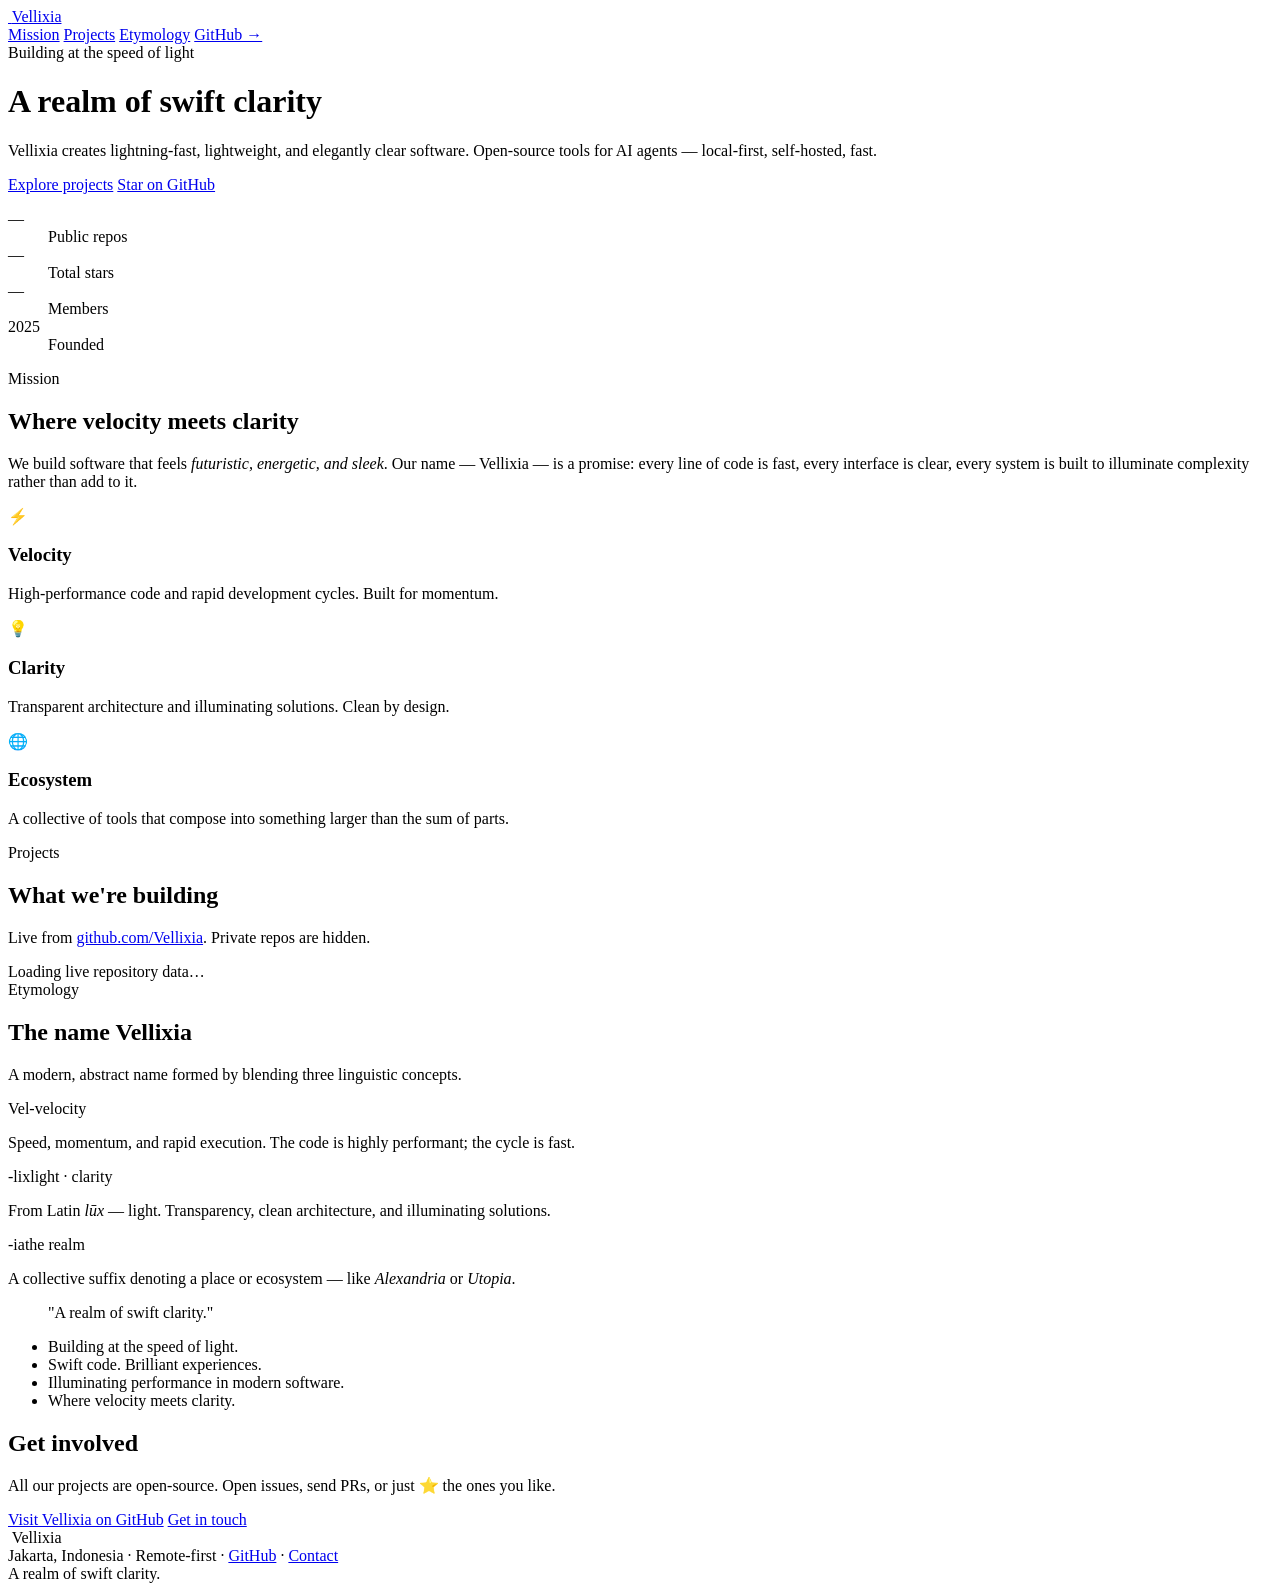
==== index.html @ d8a1c634 "feat(site): add index.html" ====
<!DOCTYPE html>
<html lang="en">
<head>
  <meta charset="UTF-8" />
  <meta name="viewport" content="width=device-width, initial-scale=1.0" />
  <meta name="theme-color" content="#0a0a0f" />

  <title>Vellixia — A realm of swift clarity</title>
  <meta name="description" content="Vellixia is a realm of swift clarity. Open-source tools for AI agents — local-first, self-hosted, fast." />

  <!-- Open Graph -->
  <meta property="og:type" content="website" />
  <meta property="og:title" content="Vellixia — A realm of swift clarity" />
  <meta property="og:description" content="Open-source tools for AI agents — local-first, self-hosted, fast. Building at the speed of light." />
  <meta property="og:image" content="https://github.com/Vellixia.png?v=1" />
  <meta property="og:url" content="https://vellixia.github.io/" />
  <meta name="twitter:card" content="summary_large_image" />

  <!-- Dynamic favicon: pulls current GitHub org avatar. Replace on github.com/settings/organizations -->
  <link rel="icon" type="image/png" href="https://github.com/Vellixia.png?v=1" />

  <link rel="stylesheet" href="./styles.css" />
</head>
<body>
  <div class="bg-grid"></div>

  <header class="hero">
    <nav class="nav">
      <a href="#top" class="brand" aria-label="Vellixia home">
        <img src="https://github.com/Vellixia.png?v=1" alt="" class="brand-mark" id="brandAvatar" />
        <span class="brand-name">Vellixia</span>
      </a>
      <div class="nav-links">
        <a href="#mission">Mission</a>
        <a href="#projects">Projects</a>
        <a href="#etymology">Etymology</a>
        <a href="https://github.com/Vellixia" rel="noopener" target="_blank">GitHub →</a>
      </div>
    </nav>

    <div class="hero-content" id="top">
      <div class="badge">
        <span class="badge-dot"></span>
        Building at the speed of light
      </div>
      <h1 class="hero-title">
        A realm of
        <span class="grad">swift clarity</span>
      </h1>
      <p class="hero-sub">
        Vellixia creates lightning-fast, lightweight, and elegantly clear software.
        Open-source tools for AI agents — local-first, self-hosted, fast.
      </p>
      <div class="hero-cta">
        <a href="#projects" class="btn btn-primary">Explore projects</a>
        <a href="https://github.com/Vellixia" rel="noopener" target="_blank" class="btn btn-ghost">Star on GitHub</a>
      </div>

      <dl class="stats" aria-label="Organization statistics">
        <div class="stat"><dt id="statRepos">—</dt><dd>Public repos</dd></div>
        <div class="stat"><dt id="statStars">—</dt><dd>Total stars</dd></div>
        <div class="stat"><dt id="statMembers">—</dt><dd>Members</dd></div>
        <div class="stat"><dt>2025</dt><dd>Founded</dd></div>
      </dl>
    </div>
  </header>

  <main>
    <section class="section" id="mission">
      <div class="section-label">Mission</div>
      <h2 class="section-title">Where velocity meets clarity</h2>
      <p class="section-lead">
        We build software that feels <em>futuristic, energetic, and sleek</em>.
        Our name — Vellixia — is a promise: every line of code is fast, every
        interface is clear, every system is built to illuminate complexity rather
        than add to it.
      </p>

      <div class="pillars">
        <article class="pillar">
          <div class="pillar-icon">⚡</div>
          <h3>Velocity</h3>
          <p>High-performance code and rapid development cycles. Built for momentum.</p>
        </article>
        <article class="pillar">
          <div class="pillar-icon">💡</div>
          <h3>Clarity</h3>
          <p>Transparent architecture and illuminating solutions. Clean by design.</p>
        </article>
        <article class="pillar">
          <div class="pillar-icon">🌐</div>
          <h3>Ecosystem</h3>
          <p>A collective of tools that compose into something larger than the sum of parts.</p>
        </article>
      </div>
    </section>

    <section class="section" id="projects">
      <div class="section-label">Projects</div>
      <h2 class="section-title">What we're building</h2>
      <p class="section-lead">Live from <a href="https://github.com/orgs/Vellixia/repositories" rel="noopener" target="_blank">github.com/Vellixia</a>. Private repos are hidden.</p>

      <div class="projects-grid" id="projectsGrid">
        <div class="project-loading">Loading live repository data…</div>
      </div>
    </section>

    <section class="section" id="etymology">
      <div class="section-label">Etymology</div>
      <h2 class="section-title">The name Vellixia</h2>
      <p class="section-lead">
        A modern, abstract name formed by blending three linguistic concepts.
      </p>

      <div class="etymology">
        <div class="etym">
          <div class="etym-head"><span class="etym-prefix">Vel-</span><span class="etym-root">velocity</span></div>
          <p>Speed, momentum, and rapid execution. The code is highly performant; the cycle is fast.</p>
        </div>
        <div class="etym">
          <div class="etym-head"><span class="etym-prefix">-lix</span><span class="etym-root">light · clarity</span></div>
          <p>From Latin <em>lūx</em> — light. Transparency, clean architecture, and illuminating solutions.</p>
        </div>
        <div class="etym">
          <div class="etym-head"><span class="etym-prefix">-ia</span><span class="etym-root">the realm</span></div>
          <p>A collective suffix denoting a place or ecosystem — like <em>Alexandria</em> or <em>Utopia</em>.</p>
        </div>
      </div>

      <blockquote class="motto">
        <p>"A realm of swift clarity."</p>
      </blockquote>

      <ul class="mottos">
        <li>Building at the speed of light.</li>
        <li>Swift code. Brilliant experiences.</li>
        <li>Illuminating performance in modern software.</li>
        <li>Where velocity meets clarity.</li>
      </ul>
    </section>

    <section class="section cta-section">
      <h2 class="section-title">Get involved</h2>
      <p class="section-lead">
        All our projects are open-source. Open issues, send PRs, or just ⭐ the ones you like.
      </p>
      <div class="hero-cta">
        <a href="https://github.com/Vellixia" rel="noopener" target="_blank" class="btn btn-primary">Visit Vellixia on GitHub</a>
        <a href="mailto:andresholivin01@gmail.com" class="btn btn-ghost">Get in touch</a>
      </div>
    </section>
  </main>

  <footer class="footer">
    <div class="footer-inner">
      <div class="footer-brand">
        <img src="https://github.com/Vellixia.png?v=1" alt="" class="brand-mark small" />
        <span>Vellixia</span>
      </div>
      <div class="footer-meta">
        <span>Jakarta, Indonesia · Remote-first</span>
        <span>·</span>
        <a href="https://github.com/Vellixia" rel="noopener" target="_blank">GitHub</a>
        <span>·</span>
        <a href="mailto:andresholivin01@gmail.com">Contact</a>
      </div>
      <div class="footer-tag">A realm of swift clarity.</div>
    </div>
  </footer>

  <script src="./app.js"></script>
</body>
</html>
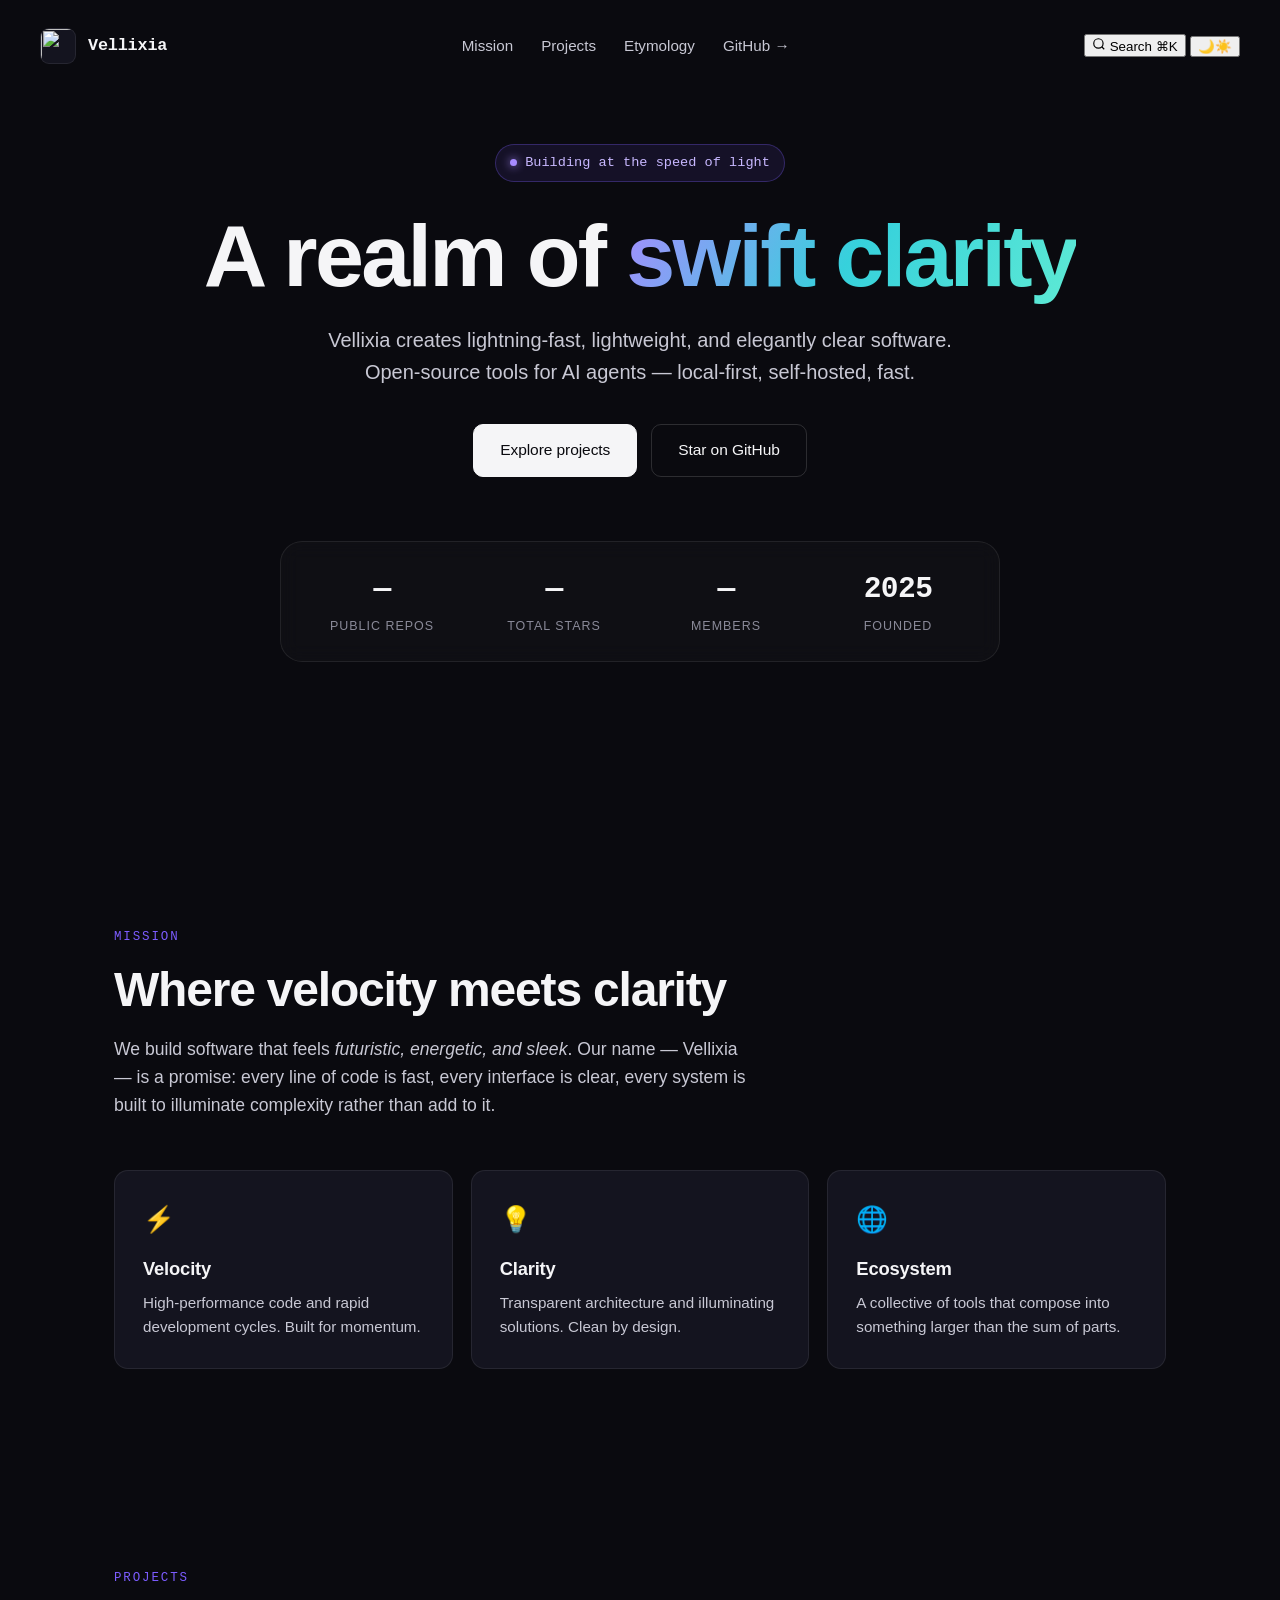
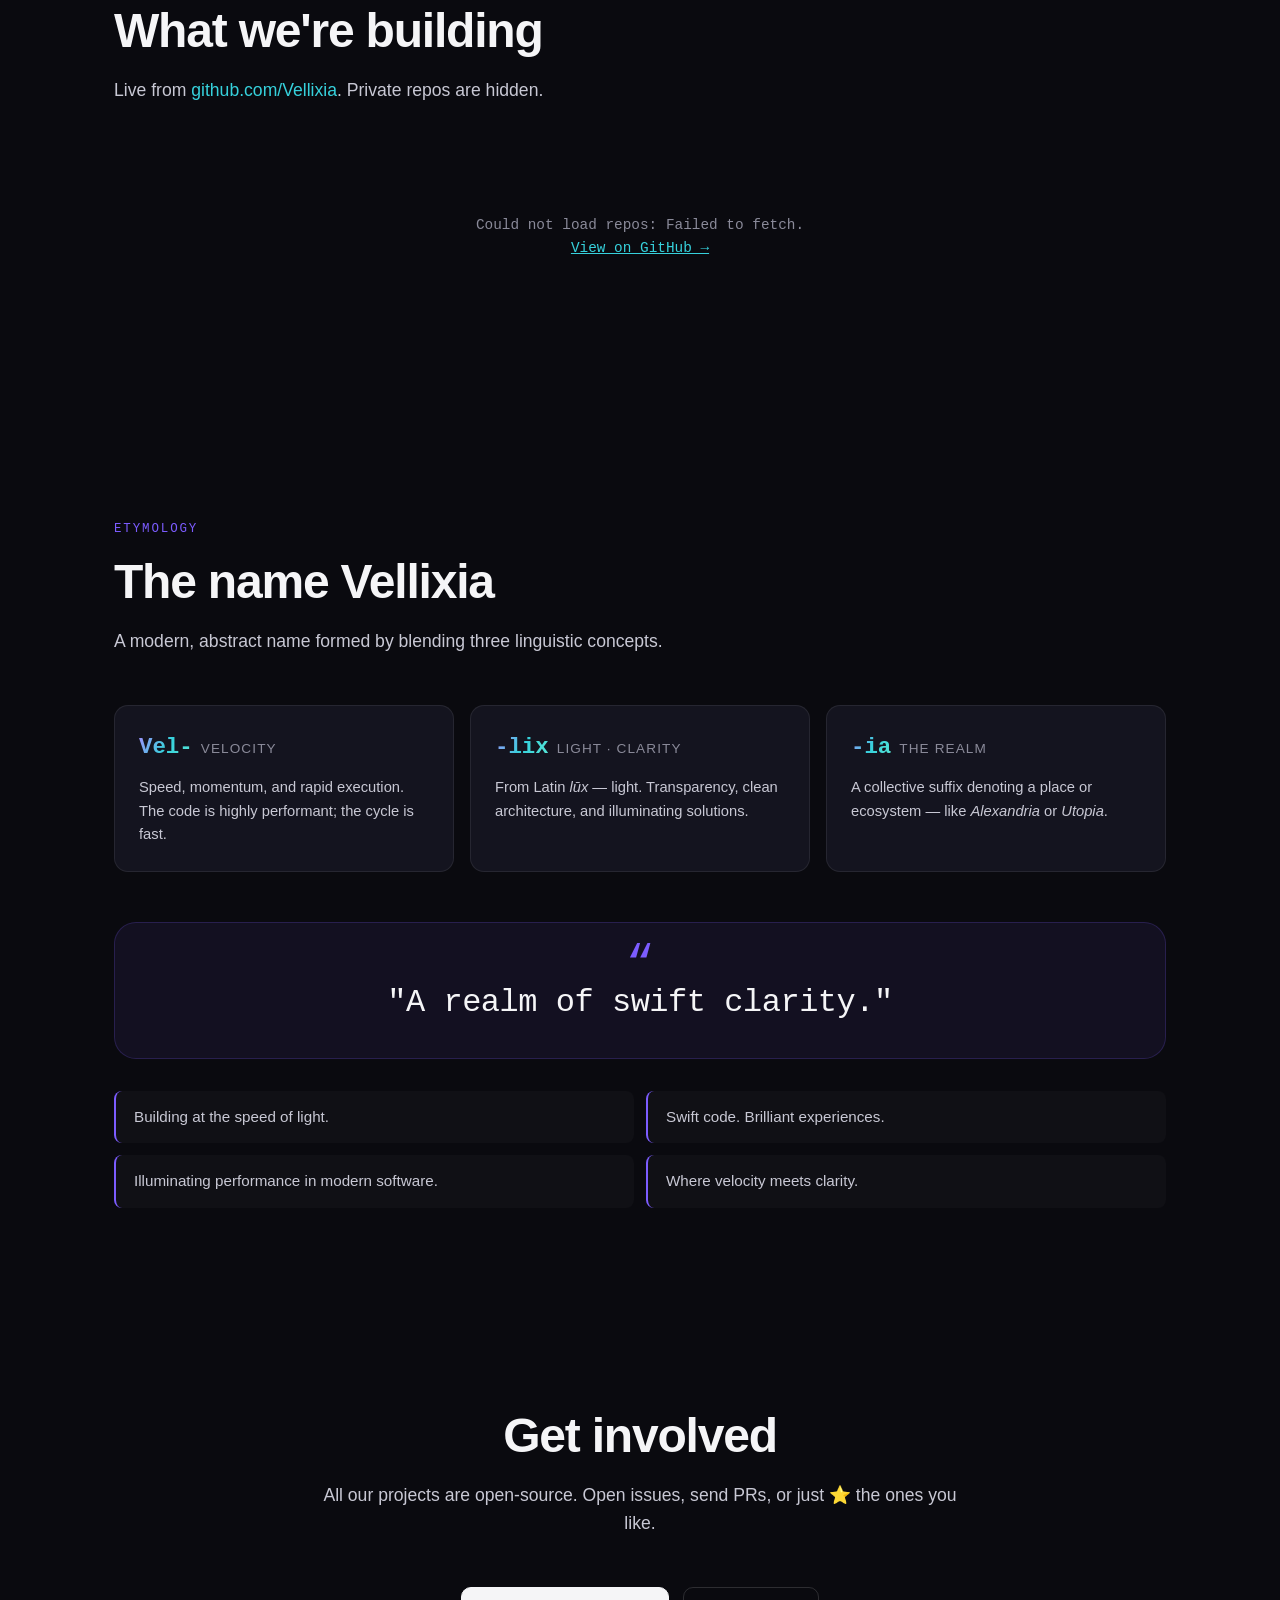
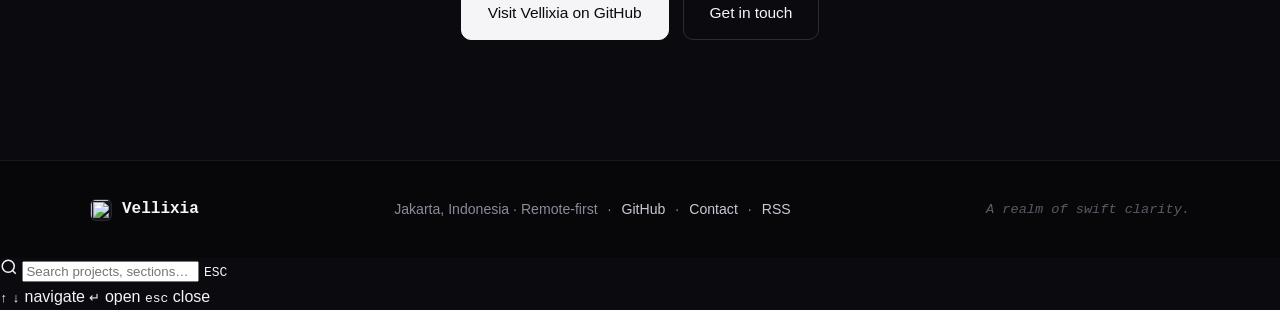
==== commit c0d4ab8d: "feat(site): SEO meta, JSON-LD, OG, theme toggle, search" ====
--- a/index.html
+++ b/index.html
@@ -3,21 +3,91 @@
 <head>
   <meta charset="UTF-8" />
   <meta name="viewport" content="width=device-width, initial-scale=1.0" />
-  <meta name="theme-color" content="#0a0a0f" />
+  <meta name="theme-color" content="#0a0a0f" media="(prefers-color-scheme: dark)" />
+  <meta name="theme-color" content="#fafafb" media="(prefers-color-scheme: light)" />
 
   <title>Vellixia — A realm of swift clarity</title>
   <meta name="description" content="Vellixia is a realm of swift clarity. Open-source tools for AI agents — local-first, self-hosted, fast." />
+  <meta name="author" content="Andres Holivin" />
+  <link rel="canonical" href="https://vellixia.github.io/" />
+
+  <!-- Prevent theme flash -->
+  <script>
+    (function () {
+      try {
+        var saved = localStorage.getItem("vx-theme");
+        var sysDark = window.matchMedia("(prefers-color-scheme: dark)").matches;
+        var theme = saved || (sysDark ? "dark" : "dark"); // default dark
+        document.documentElement.setAttribute("data-theme", theme);
+      } catch (e) {}
+    })();
+  </script>
+
+  <!-- Dynamic favicon (GitHub avatar; cache-busted) -->
+  <link rel="icon" type="image/png" href="https://github.com/Vellixia.png?v=1" />
 
   <!-- Open Graph -->
   <meta property="og:type" content="website" />
+  <meta property="og:site_name" content="Vellixia" />
   <meta property="og:title" content="Vellixia — A realm of swift clarity" />
   <meta property="og:description" content="Open-source tools for AI agents — local-first, self-hosted, fast. Building at the speed of light." />
-  <meta property="og:image" content="https://github.com/Vellixia.png?v=1" />
+  <meta property="og:image" content="https://vellixia.github.io/og.png" />
+  <meta property="og:image:width" content="1200" />
+  <meta property="og:image:height" content="630" />
+  <meta property="og:image:alt" content="Vellixia — A realm of swift clarity" />
   <meta property="og:url" content="https://vellixia.github.io/" />
+  <meta property="og:locale" content="en_US" />
+
+  <!-- Twitter Card -->
   <meta name="twitter:card" content="summary_large_image" />
-
-  <!-- Dynamic favicon: pulls current GitHub org avatar. Replace on github.com/settings/organizations -->
-  <link rel="icon" type="image/png" href="https://github.com/Vellixia.png?v=1" />
+  <meta name="twitter:title" content="Vellixia — A realm of swift clarity" />
+  <meta name="twitter:description" content="Open-source tools for AI agents — local-first, self-hosted, fast." />
+  <meta name="twitter:image" content="https://vellixia.github.io/og.png" />
+  <meta name="twitter:image:alt" content="Vellixia — A realm of swift clarity" />
+
+  <!-- PWA -->
+  <link rel="manifest" href="./manifest.json" />
+  <link rel="apple-touch-icon" href="./icon-192.png" />
+
+  <!-- RSS + Sitemap discovery -->
+  <link rel="alternate" type="application/rss+xml" title="Vellixia" href="./feed.xml" />
+  <link rel="sitemap" type="application/xml" href="./sitemap.xml" />
+
+  <!-- JSON-LD: Organization -->
+  <script type="application/ld+json">
+  {
+    "@context": "https://schema.org",
+    "@type": "Organization",
+    "name": "Vellixia",
+    "alternateName": "Vellixia — A realm of swift clarity",
+    "url": "https://vellixia.github.io/",
+    "logo": "https://github.com/Vellixia.png",
+    "description": "Open-source tools for AI agents — local-first, self-hosted, fast.",
+    "foundingDate": "2025",
+    "foundingLocation": "Jakarta, Indonesia",
+    "email": "andresholivin01@gmail.com",
+    "sameAs": [
+      "https://github.com/Vellixia"
+    ],
+    "knowsAbout": ["AI agents", "Local-first software", "Self-hosted systems", "Rust", "Open source"],
+    "member": [
+      { "@type": "Person", "name": "Andres Holivin", "url": "https://github.com/Andres-Holivin" }
+    ],
+    "subOrganization": []
+  }
+  </script>
+
+  <!-- JSON-LD: WebSite with SearchAction -->
+  <script type="application/ld+json">
+  {
+    "@context": "https://schema.org",
+    "@type": "WebSite",
+    "name": "Vellixia",
+    "url": "https://vellixia.github.io/",
+    "publisher": { "@type": "Organization", "name": "Vellixia" },
+    "inLanguage": "en-US"
+  }
+  </script>
 
   <link rel="stylesheet" href="./styles.css" />
 </head>
@@ -26,7 +96,7 @@
 
   <header class="hero">
     <nav class="nav">
-      <a href="#top" class="brand" aria-label="Vellixia home">
+      <a href="./" class="brand" aria-label="Vellixia home">
         <img src="https://github.com/Vellixia.png?v=1" alt="" class="brand-mark" id="brandAvatar" />
         <span class="brand-name">Vellixia</span>
       </a>
@@ -35,6 +105,15 @@
         <a href="#projects">Projects</a>
         <a href="#etymology">Etymology</a>
         <a href="https://github.com/Vellixia" rel="noopener" target="_blank">GitHub →</a>
+      </div>
+      <div class="nav-actions">
+        <button class="search-trigger" id="searchTrigger" type="button" aria-label="Search">
+          <svg width="14" height="14" viewBox="0 0 24 24" fill="none" stroke="currentColor" stroke-width="2"><circle cx="11" cy="11" r="8"/><path d="m21 21-4.3-4.3"/></svg>
+          Search <span class="search-kbd">⌘K</span>
+        </button>
+        <button class="theme-toggle" id="themeToggle" type="button" aria-label="Toggle theme">
+          <span class="moon">🌙</span><span class="sun">☀️</span>
+        </button>
       </div>
     </nav>
 
@@ -163,11 +242,30 @@
         <a href="https://github.com/Vellixia" rel="noopener" target="_blank">GitHub</a>
         <span>·</span>
         <a href="mailto:andresholivin01@gmail.com">Contact</a>
+        <span>·</span>
+        <a href="./feed.xml">RSS</a>
       </div>
       <div class="footer-tag">A realm of swift clarity.</div>
     </div>
   </footer>
 
+  <!-- Cmd-K Search Overlay -->
+  <div class="search-overlay" id="searchOverlay" role="dialog" aria-modal="true" aria-label="Search">
+    <div class="search-box">
+      <div class="search-input-wrap">
+        <svg width="18" height="18" viewBox="0 0 24 24" fill="none" stroke="currentColor" stroke-width="2"><circle cx="11" cy="11" r="8"/><path d="m21 21-4.3-4.3"/></svg>
+        <input type="text" class="search-input" id="searchInput" placeholder="Search projects, sections…" autocomplete="off" />
+        <kbd class="search-kbd">ESC</kbd>
+      </div>
+      <div class="search-results" id="searchResults"></div>
+      <div class="search-hint">
+        <span><kbd class="search-kbd">↑</kbd> <kbd class="search-kbd">↓</kbd> navigate</span>
+        <span><kbd class="search-kbd">↵</kbd> open</span>
+        <span><kbd class="search-kbd">esc</kbd> close</span>
+      </div>
+    </div>
+  </div>
+
   <script src="./app.js"></script>
 </body>
 </html>
--- a/styles.css
+++ b/styles.css
@@ -0,0 +1,540 @@
+/* Vellixia — A realm of swift clarity
+   Dark theme, modern, no framework */
+
+:root {
+  --bg: #0a0a0f;
+  --bg-soft: #11111a;
+  --bg-card: #14141f;
+  --border: rgba(255, 255, 255, 0.08);
+  --border-strong: rgba(255, 255, 255, 0.14);
+  --fg: #f5f5f7;
+  --fg-soft: #c8c8d4;
+  --fg-mute: #8a8a99;
+  --fg-faint: #5a5a66;
+  --accent: #7c5cff;
+  --accent-2: #36d1dc;
+  --accent-3: #ff7eb3;
+  --grad: linear-gradient(135deg, #7c5cff 0%, #36d1dc 50%, #36f1cd 100%);
+  --grad-text: linear-gradient(120deg, #a78bff 0%, #36d1dc 50%, #5eead4 100%);
+  --radius: 14px;
+  --radius-sm: 8px;
+  --radius-lg: 22px;
+  --shadow: 0 1px 0 rgba(255,255,255,0.04) inset, 0 8px 30px rgba(0,0,0,0.45);
+  --font: -apple-system, BlinkMacSystemFont, "Segoe UI", "Inter", "Roboto", "Helvetica Neue", Arial, sans-serif;
+  --font-mono: "JetBrains Mono", "SF Mono", "Menlo", "Monaco", "Consolas", monospace;
+}
+
+* { box-sizing: border-box; }
+html, body { margin: 0; padding: 0; }
+
+html {
+  scroll-behavior: smooth;
+  background: var(--bg);
+}
+
+body {
+  font-family: var(--font);
+  background: var(--bg);
+  color: var(--fg);
+  line-height: 1.6;
+  -webkit-font-smoothing: antialiased;
+  -moz-osx-font-smoothing: grayscale;
+  overflow-x: hidden;
+}
+
+/* Background grid */
+.bg-grid {
+  position: fixed;
+  inset: 0;
+  z-index: -1;
+  background:
+    radial-gradient(1200px 600px at 80% -10%, rgba(124, 92, 255, 0.15), transparent 60%),
+    radial-gradient(800px 500px at -10% 20%, rgba(54, 209, 220, 0.10), transparent 60%),
+    radial-gradient(900px 500px at 50% 110%, rgba(255, 126, 179, 0.08), transparent 60%),
+    linear-gradient(180deg, #0a0a0f 0%, #0d0d14 100%);
+}
+.bg-grid::after {
+  content: "";
+  position: absolute;
+  inset: 0;
+  background-image:
+    linear-gradient(rgba(255,255,255,0.025) 1px, transparent 1px),
+    linear-gradient(90deg, rgba(255,255,255,0.025) 1px, transparent 1px);
+  background-size: 56px 56px;
+  mask-image: radial-gradient(ellipse at center, black 30%, transparent 80%);
+  -webkit-mask-image: radial-gradient(ellipse at center, black 30%, transparent 80%);
+}
+
+/* Hero */
+.hero {
+  position: relative;
+  min-height: 92vh;
+  padding: 28px 24px 80px;
+  display: flex;
+  flex-direction: column;
+}
+
+.nav {
+  display: flex;
+  justify-content: space-between;
+  align-items: center;
+  max-width: 1200px;
+  width: 100%;
+  margin: 0 auto 80px;
+}
+
+.brand {
+  display: flex;
+  align-items: center;
+  gap: 12px;
+  color: var(--fg);
+  text-decoration: none;
+  font-weight: 600;
+  font-size: 1.05rem;
+  letter-spacing: -0.01em;
+}
+.brand-mark {
+  width: 36px;
+  height: 36px;
+  border-radius: 9px;
+  background: var(--bg-card);
+  border: 1px solid var(--border);
+  object-fit: cover;
+}
+.brand-mark.small { width: 22px; height: 22px; border-radius: 6px; }
+.brand-name { font-family: var(--font-mono); }
+
+.nav-links {
+  display: flex;
+  gap: 28px;
+  font-size: 0.95rem;
+}
+.nav-links a {
+  color: var(--fg-soft);
+  text-decoration: none;
+  transition: color 0.2s;
+}
+.nav-links a:hover { color: var(--fg); }
+
+.hero-content {
+  max-width: 900px;
+  margin: 0 auto;
+  text-align: center;
+  width: 100%;
+}
+
+.badge {
+  display: inline-flex;
+  align-items: center;
+  gap: 8px;
+  padding: 7px 14px;
+  border-radius: 100px;
+  background: rgba(124, 92, 255, 0.10);
+  border: 1px solid rgba(124, 92, 255, 0.30);
+  color: #c8b8ff;
+  font-size: 0.85rem;
+  font-weight: 500;
+  margin-bottom: 28px;
+  font-family: var(--font-mono);
+}
+.badge-dot {
+  width: 7px;
+  height: 7px;
+  border-radius: 50%;
+  background: #a78bff;
+  box-shadow: 0 0 10px #a78bff;
+  animation: pulse 2.4s ease-in-out infinite;
+}
+@keyframes pulse {
+  0%, 100% { opacity: 1; }
+  50% { opacity: 0.4; }
+}
+
+.hero-title {
+  font-size: clamp(2.6rem, 7vw, 5.5rem);
+  font-weight: 700;
+  letter-spacing: -0.03em;
+  line-height: 1.05;
+  margin: 0 0 22px;
+}
+.grad {
+  background: var(--grad-text);
+  -webkit-background-clip: text;
+  background-clip: text;
+  -webkit-text-fill-color: transparent;
+  color: transparent;
+}
+
+.hero-sub {
+  font-size: clamp(1.05rem, 1.6vw, 1.25rem);
+  color: var(--fg-soft);
+  max-width: 640px;
+  margin: 0 auto 36px;
+  line-height: 1.6;
+}
+
+.hero-cta {
+  display: flex;
+  gap: 14px;
+  justify-content: center;
+  flex-wrap: wrap;
+  margin-bottom: 64px;
+}
+
+.btn {
+  display: inline-flex;
+  align-items: center;
+  justify-content: center;
+  padding: 13px 26px;
+  border-radius: 10px;
+  font-weight: 500;
+  font-size: 0.97rem;
+  text-decoration: none;
+  transition: all 0.2s;
+  border: 1px solid transparent;
+  cursor: pointer;
+  letter-spacing: -0.005em;
+}
+.btn-primary {
+  background: var(--fg);
+  color: var(--bg);
+  border-color: var(--fg);
+}
+.btn-primary:hover {
+  background: transparent;
+  color: var(--fg);
+}
+.btn-ghost {
+  background: transparent;
+  color: var(--fg);
+  border-color: var(--border-strong);
+}
+.btn-ghost:hover {
+  border-color: var(--fg);
+  background: rgba(255,255,255,0.04);
+}
+
+/* Stats */
+.stats {
+  display: grid;
+  grid-template-columns: repeat(4, 1fr);
+  gap: 18px;
+  max-width: 720px;
+  margin: 0 auto;
+  padding: 24px;
+  border-radius: var(--radius-lg);
+  background: rgba(255,255,255,0.025);
+  border: 1px solid var(--border);
+  backdrop-filter: blur(10px);
+}
+.stat { text-align: center; }
+.stat dt {
+  font-size: 1.85rem;
+  font-weight: 700;
+  font-family: var(--font-mono);
+  letter-spacing: -0.02em;
+  color: var(--fg);
+  margin-bottom: 4px;
+}
+.stat dd {
+  font-size: 0.78rem;
+  color: var(--fg-mute);
+  text-transform: uppercase;
+  letter-spacing: 0.08em;
+  margin: 0;
+}
+
+/* Sections */
+.section {
+  max-width: 1100px;
+  margin: 0 auto;
+  padding: 100px 24px;
+}
+.section-label {
+  font-family: var(--font-mono);
+  font-size: 0.78rem;
+  text-transform: uppercase;
+  letter-spacing: 0.15em;
+  color: var(--accent);
+  margin-bottom: 14px;
+}
+.section-title {
+  font-size: clamp(2rem, 4vw, 3rem);
+  font-weight: 700;
+  letter-spacing: -0.025em;
+  line-height: 1.15;
+  margin: 0 0 18px;
+  max-width: 720px;
+}
+.section-lead {
+  font-size: 1.1rem;
+  color: var(--fg-soft);
+  max-width: 640px;
+  margin: 0 0 50px;
+}
+.section-lead a { color: var(--accent-2); text-decoration: none; }
+.section-lead a:hover { text-decoration: underline; }
+
+.pillars {
+  display: grid;
+  grid-template-columns: repeat(3, 1fr);
+  gap: 18px;
+}
+.pillar {
+  padding: 28px;
+  border-radius: var(--radius);
+  background: var(--bg-card);
+  border: 1px solid var(--border);
+  transition: transform 0.2s, border-color 0.2s;
+}
+.pillar:hover {
+  transform: translateY(-3px);
+  border-color: var(--border-strong);
+}
+.pillar-icon {
+  font-size: 1.6rem;
+  margin-bottom: 14px;
+}
+.pillar h3 {
+  font-size: 1.15rem;
+  font-weight: 600;
+  letter-spacing: -0.01em;
+  margin: 0 0 8px;
+}
+.pillar p {
+  font-size: 0.95rem;
+  color: var(--fg-soft);
+  margin: 0;
+}
+
+/* Projects grid */
+.projects-grid {
+  display: grid;
+  grid-template-columns: repeat(2, 1fr);
+  gap: 18px;
+}
+.project-loading {
+  grid-column: 1 / -1;
+  text-align: center;
+  color: var(--fg-mute);
+  padding: 60px;
+  font-family: var(--font-mono);
+  font-size: 0.9rem;
+}
+.project {
+  display: flex;
+  flex-direction: column;
+  padding: 26px;
+  border-radius: var(--radius);
+  background: var(--bg-card);
+  border: 1px solid var(--border);
+  text-decoration: none;
+  color: inherit;
+  transition: all 0.25s;
+  position: relative;
+  overflow: hidden;
+}
+.project::before {
+  content: "";
+  position: absolute;
+  inset: 0;
+  background: var(--grad);
+  opacity: 0;
+  transition: opacity 0.25s;
+  z-index: 0;
+}
+.project:hover {
+  border-color: rgba(124, 92, 255, 0.4);
+  transform: translateY(-3px);
+}
+.project > * { position: relative; z-index: 1; }
+.project-head {
+  display: flex;
+  align-items: center;
+  gap: 10px;
+  margin-bottom: 12px;
+}
+.project-icon {
+  width: 24px;
+  height: 24px;
+  border-radius: 6px;
+  display: flex;
+  align-items: center;
+  justify-content: center;
+  font-size: 0.75rem;
+  font-weight: 700;
+  background: linear-gradient(135deg, rgba(124, 92, 255, 0.3), rgba(54, 209, 220, 0.3));
+  color: #fff;
+  border: 1px solid rgba(255,255,255,0.1);
+}
+.project-name {
+  font-size: 1.1rem;
+  font-weight: 600;
+  font-family: var(--font-mono);
+  letter-spacing: -0.01em;
+  color: var(--fg);
+}
+.project-desc {
+  font-size: 0.92rem;
+  color: var(--fg-soft);
+  margin: 0 0 18px;
+  flex: 1;
+}
+.project-desc.empty { color: var(--fg-faint); font-style: italic; }
+.project-meta {
+  display: flex;
+  flex-wrap: wrap;
+  gap: 8px;
+  font-size: 0.8rem;
+  color: var(--fg-mute);
+  align-items: center;
+}
+.topic {
+  padding: 3px 9px;
+  border-radius: 5px;
+  background: rgba(124, 92, 255, 0.10);
+  color: #c8b8ff;
+  font-family: var(--font-mono);
+  font-size: 0.72rem;
+}
+.meta-pill {
+  display: inline-flex;
+  align-items: center;
+  gap: 4px;
+}
+
+/* Etymology */
+.etymology {
+  display: grid;
+  grid-template-columns: repeat(3, 1fr);
+  gap: 16px;
+  margin-bottom: 50px;
+}
+.etym {
+  padding: 24px;
+  border-radius: var(--radius);
+  background: var(--bg-card);
+  border: 1px solid var(--border);
+}
+.etym-head {
+  display: flex;
+  align-items: baseline;
+  gap: 8px;
+  margin-bottom: 10px;
+}
+.etym-prefix {
+  font-family: var(--font-mono);
+  font-size: 1.4rem;
+  font-weight: 700;
+  background: var(--grad-text);
+  -webkit-background-clip: text;
+  background-clip: text;
+  -webkit-text-fill-color: transparent;
+  color: transparent;
+}
+.etym-root {
+  font-size: 0.85rem;
+  color: var(--fg-mute);
+  text-transform: uppercase;
+  letter-spacing: 0.08em;
+}
+.etym p { font-size: 0.92rem; color: var(--fg-soft); margin: 0; }
+
+.motto {
+  text-align: center;
+  font-family: var(--font-mono);
+  font-size: clamp(1.5rem, 3vw, 2rem);
+  font-weight: 500;
+  margin: 40px 0 32px;
+  padding: 30px;
+  border-radius: var(--radius-lg);
+  background: rgba(124, 92, 255, 0.08);
+  border: 1px solid rgba(124, 92, 255, 0.2);
+  color: var(--fg);
+  letter-spacing: -0.015em;
+}
+.motto p { margin: 0; }
+.motto::before { content: "“"; display: block; font-size: 3rem; color: var(--accent); line-height: 0.5; }
+
+.mottos {
+  list-style: none;
+  padding: 0;
+  margin: 0;
+  display: grid;
+  grid-template-columns: repeat(2, 1fr);
+  gap: 12px;
+}
+.mottos li {
+  padding: 14px 18px;
+  border-radius: var(--radius-sm);
+  background: rgba(255,255,255,0.025);
+  border-left: 2px solid var(--accent);
+  color: var(--fg-soft);
+  font-size: 0.95rem;
+}
+
+/* CTA */
+.cta-section { text-align: center; padding-bottom: 120px; }
+.cta-section .section-title { margin-left: auto; margin-right: auto; }
+.cta-section .section-lead { margin-left: auto; margin-right: auto; }
+.cta-section .hero-cta { margin-bottom: 0; }
+
+/* Footer */
+.footer {
+  border-top: 1px solid var(--border);
+  padding: 36px 24px;
+  background: rgba(0,0,0,0.3);
+}
+.footer-inner {
+  max-width: 1100px;
+  margin: 0 auto;
+  display: flex;
+  flex-wrap: wrap;
+  align-items: center;
+  justify-content: space-between;
+  gap: 18px;
+}
+.footer-brand {
+  display: flex;
+  align-items: center;
+  gap: 10px;
+  font-weight: 600;
+  font-family: var(--font-mono);
+}
+.footer-meta {
+  display: flex;
+  align-items: center;
+  gap: 10px;
+  color: var(--fg-mute);
+  font-size: 0.88rem;
+  flex-wrap: wrap;
+}
+.footer-meta a {
+  color: var(--fg-soft);
+  text-decoration: none;
+}
+.footer-meta a:hover { color: var(--fg); }
+.footer-tag {
+  color: var(--fg-faint);
+  font-family: var(--font-mono);
+  font-size: 0.85rem;
+  font-style: italic;
+}
+
+/* Responsive */
+@media (max-width: 760px) {
+  .nav { margin-bottom: 60px; }
+  .nav-links { display: none; }
+  .pillars, .etymology, .mottos { grid-template-columns: 1fr; }
+  .projects-grid { grid-template-columns: 1fr; }
+  .stats { grid-template-columns: repeat(2, 1fr); }
+  .section { padding: 70px 20px; }
+  .hero { padding: 24px 20px 60px; min-height: auto; }
+}
+
+@media (prefers-reduced-motion: reduce) {
+  *, *::before, *::after {
+    animation-duration: 0.01ms !important;
+    transition-duration: 0.01ms !important;
+  }
+}
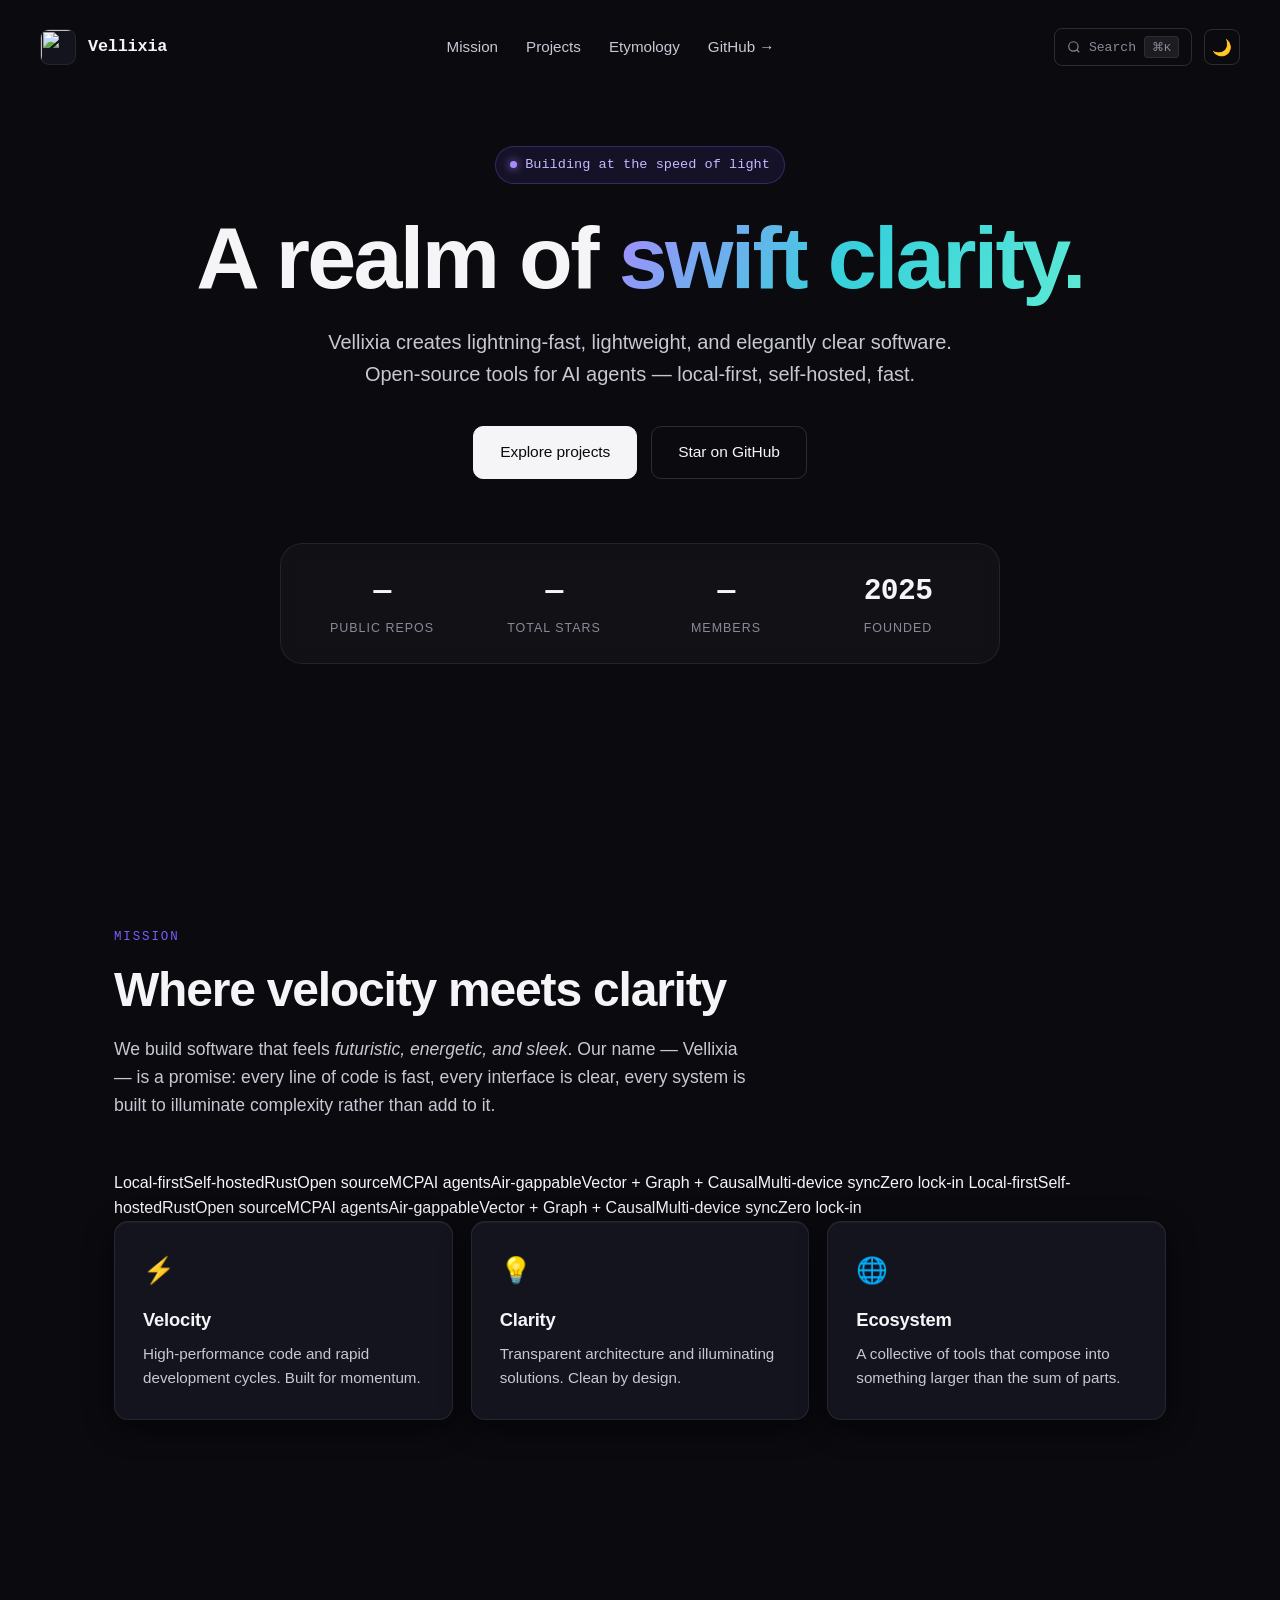
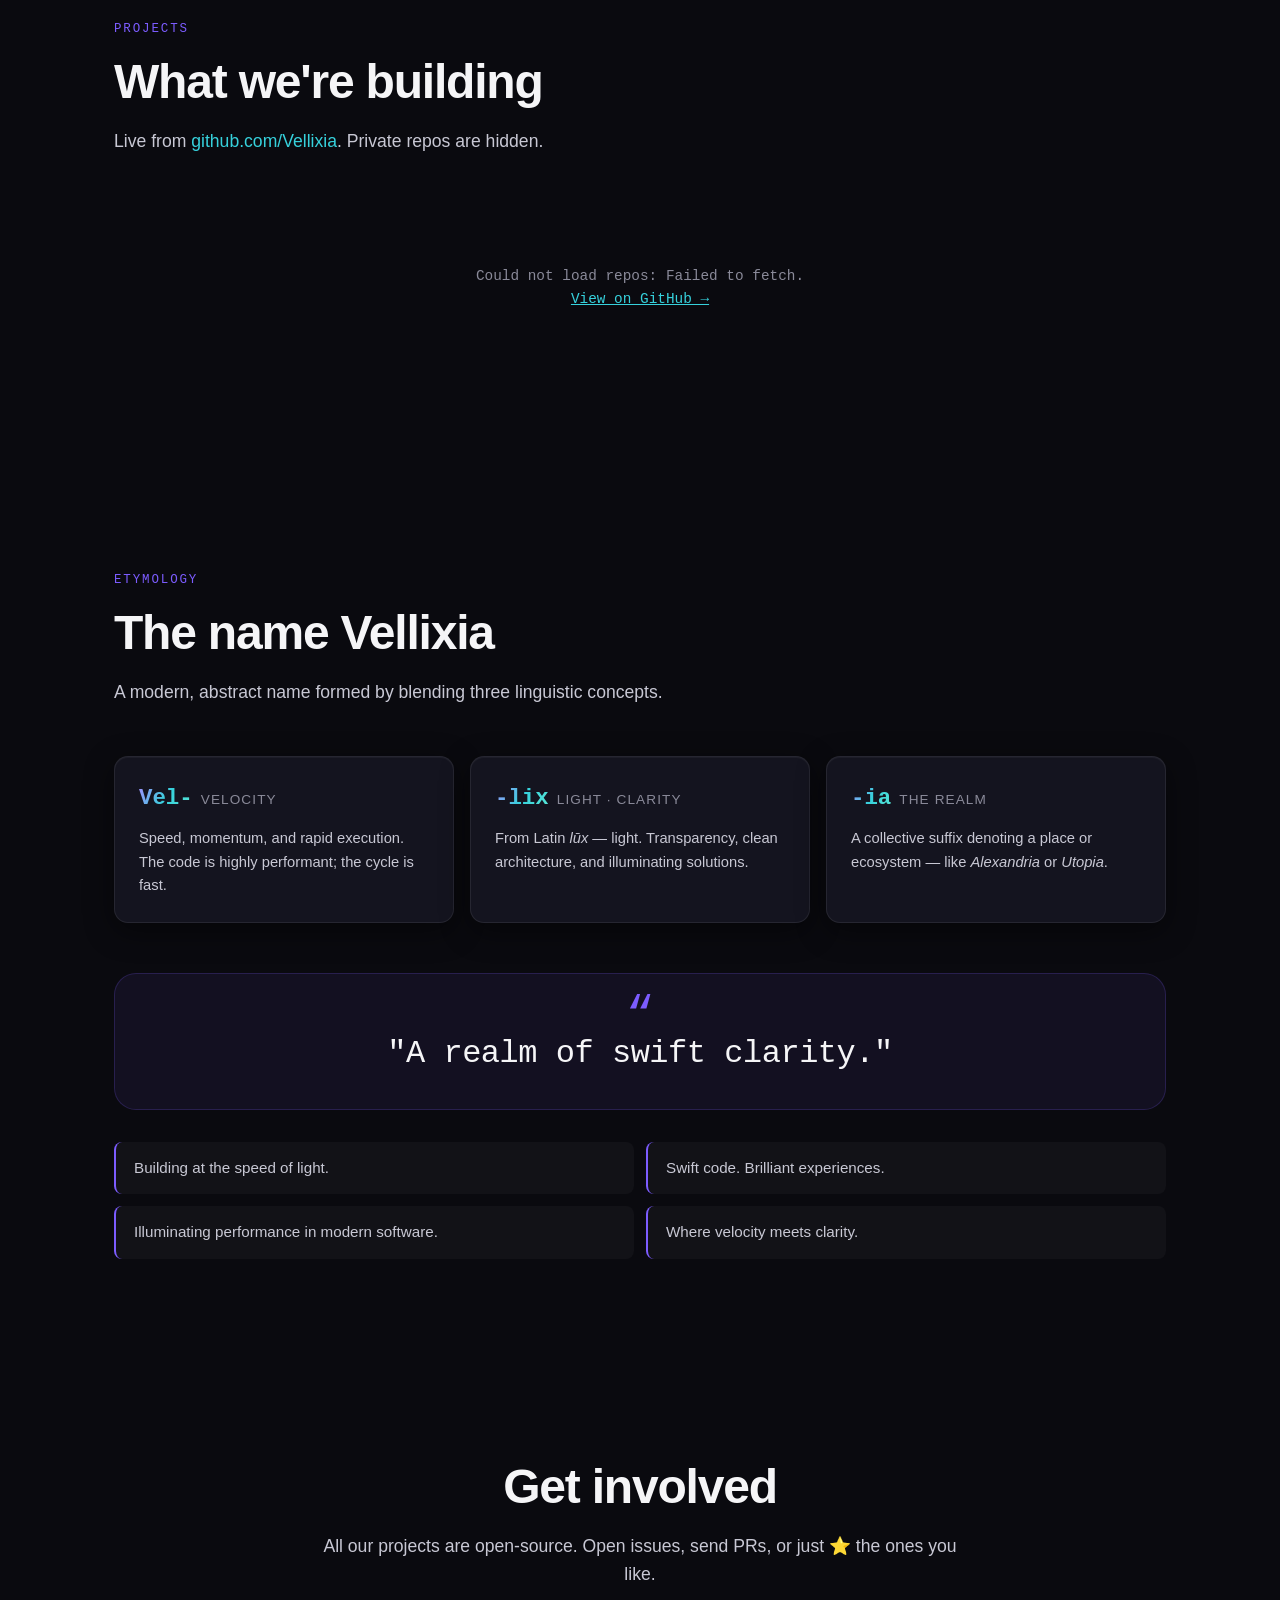
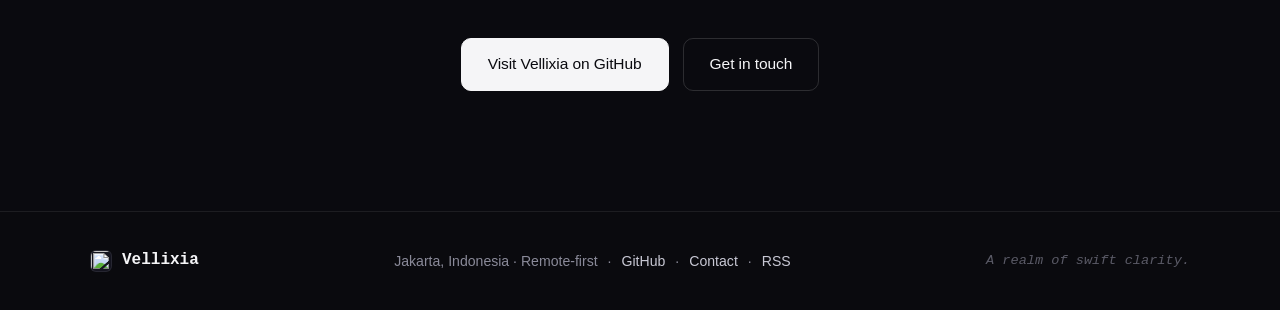
==== commit 20c397fb: "feat(site): SEO meta, JSON-LD, OG, theme toggle, search" ====
--- a/index.html
+++ b/index.html
@@ -93,6 +93,7 @@
 </head>
 <body>
   <div class="bg-grid"></div>
+  <div class="hero-spotlight"></div>
 
   <header class="hero">
     <nav class="nav">
@@ -123,8 +124,10 @@
         Building at the speed of light
       </div>
       <h1 class="hero-title">
-        A realm of
-        <span class="grad">swift clarity</span>
+        <span class="word">A</span>
+        <span class="word">realm</span>
+        <span class="word">of</span>
+        <span class="word grad">swift&nbsp;clarity.</span>
       </h1>
       <p class="hero-sub">
         Vellixia creates lightning-fast, lightweight, and elegantly clear software.
@@ -146,27 +149,34 @@
 
   <main>
     <section class="section" id="mission">
-      <div class="section-label">Mission</div>
-      <h2 class="section-title">Where velocity meets clarity</h2>
-      <p class="section-lead">
+      <div class="section-label reveal">Mission</div>
+      <h2 class="section-title reveal">Where velocity meets clarity</h2>
+      <p class="section-lead reveal">
         We build software that feels <em>futuristic, energetic, and sleek</em>.
         Our name — Vellixia — is a promise: every line of code is fast, every
         interface is clear, every system is built to illuminate complexity rather
         than add to it.
       </p>
 
+      <div class="marquee reveal">
+        <div class="marquee-track">
+          <span>Local-first</span><span>Self-hosted</span><span>Rust</span><span>Open source</span><span>MCP</span><span>AI agents</span><span>Air-gappable</span><span>Vector + Graph + Causal</span><span>Multi-device sync</span><span>Zero lock-in</span>
+          <span>Local-first</span><span>Self-hosted</span><span>Rust</span><span>Open source</span><span>MCP</span><span>AI agents</span><span>Air-gappable</span><span>Vector + Graph + Causal</span><span>Multi-device sync</span><span>Zero lock-in</span>
+        </div>
+      </div>
+
       <div class="pillars">
-        <article class="pillar">
+        <article class="pillar reveal reveal-delay-1">
           <div class="pillar-icon">⚡</div>
           <h3>Velocity</h3>
           <p>High-performance code and rapid development cycles. Built for momentum.</p>
         </article>
-        <article class="pillar">
+        <article class="pillar reveal reveal-delay-2">
           <div class="pillar-icon">💡</div>
           <h3>Clarity</h3>
           <p>Transparent architecture and illuminating solutions. Clean by design.</p>
         </article>
-        <article class="pillar">
+        <article class="pillar reveal reveal-delay-3">
           <div class="pillar-icon">🌐</div>
           <h3>Ecosystem</h3>
           <p>A collective of tools that compose into something larger than the sum of parts.</p>
@@ -175,9 +185,9 @@
     </section>
 
     <section class="section" id="projects">
-      <div class="section-label">Projects</div>
-      <h2 class="section-title">What we're building</h2>
-      <p class="section-lead">Live from <a href="https://github.com/orgs/Vellixia/repositories" rel="noopener" target="_blank">github.com/Vellixia</a>. Private repos are hidden.</p>
+      <div class="section-label reveal">Projects</div>
+      <h2 class="section-title reveal">What we're building</h2>
+      <p class="section-lead reveal">Live from <a href="https://github.com/orgs/Vellixia/repositories" rel="noopener" target="_blank">github.com/Vellixia</a>. Private repos are hidden.</p>
 
       <div class="projects-grid" id="projectsGrid">
         <div class="project-loading">Loading live repository data…</div>
@@ -185,42 +195,42 @@
     </section>
 
     <section class="section" id="etymology">
-      <div class="section-label">Etymology</div>
-      <h2 class="section-title">The name Vellixia</h2>
-      <p class="section-lead">
+      <div class="section-label reveal">Etymology</div>
+      <h2 class="section-title reveal">The name Vellixia</h2>
+      <p class="section-lead reveal">
         A modern, abstract name formed by blending three linguistic concepts.
       </p>
 
       <div class="etymology">
-        <div class="etym">
+        <div class="etym reveal reveal-delay-1">
           <div class="etym-head"><span class="etym-prefix">Vel-</span><span class="etym-root">velocity</span></div>
           <p>Speed, momentum, and rapid execution. The code is highly performant; the cycle is fast.</p>
         </div>
-        <div class="etym">
+        <div class="etym reveal reveal-delay-2">
           <div class="etym-head"><span class="etym-prefix">-lix</span><span class="etym-root">light · clarity</span></div>
           <p>From Latin <em>lūx</em> — light. Transparency, clean architecture, and illuminating solutions.</p>
         </div>
-        <div class="etym">
+        <div class="etym reveal reveal-delay-3">
           <div class="etym-head"><span class="etym-prefix">-ia</span><span class="etym-root">the realm</span></div>
           <p>A collective suffix denoting a place or ecosystem — like <em>Alexandria</em> or <em>Utopia</em>.</p>
         </div>
       </div>
 
-      <blockquote class="motto">
+      <blockquote class="motto reveal">
         <p>"A realm of swift clarity."</p>
       </blockquote>
 
       <ul class="mottos">
-        <li>Building at the speed of light.</li>
-        <li>Swift code. Brilliant experiences.</li>
-        <li>Illuminating performance in modern software.</li>
-        <li>Where velocity meets clarity.</li>
+        <li class="reveal">Building at the speed of light.</li>
+        <li class="reveal reveal-delay-1">Swift code. Brilliant experiences.</li>
+        <li class="reveal reveal-delay-2">Illuminating performance in modern software.</li>
+        <li class="reveal reveal-delay-3">Where velocity meets clarity.</li>
       </ul>
     </section>
 
     <section class="section cta-section">
-      <h2 class="section-title">Get involved</h2>
-      <p class="section-lead">
+      <h2 class="section-title reveal">Get involved</h2>
+      <p class="section-lead reveal">
         All our projects are open-source. Open issues, send PRs, or just ⭐ the ones you like.
       </p>
       <div class="hero-cta">
--- a/styles.css
+++ b/styles.css
@@ -1,10 +1,12 @@
 /* Vellixia — A realm of swift clarity
-   Dark theme, modern, no framework */
+   Theme tokens (light + dark), components, responsive */
 
 :root {
+  /* dark theme (default) */
   --bg: #0a0a0f;
   --bg-soft: #11111a;
   --bg-card: #14141f;
+  --bg-elev: #1a1a26;
   --border: rgba(255, 255, 255, 0.08);
   --border-strong: rgba(255, 255, 255, 0.14);
   --fg: #f5f5f7;
@@ -16,21 +18,45 @@
   --accent-3: #ff7eb3;
   --grad: linear-gradient(135deg, #7c5cff 0%, #36d1dc 50%, #36f1cd 100%);
   --grad-text: linear-gradient(120deg, #a78bff 0%, #36d1dc 50%, #5eead4 100%);
+  --grad-bg-soft: radial-gradient(1200px 600px at 80% -10%, rgba(124, 92, 255, 0.15), transparent 60%),
+                  radial-gradient(800px 500px at -10% 20%, rgba(54, 209, 220, 0.10), transparent 60%),
+                  radial-gradient(900px 500px at 50% 110%, rgba(255, 126, 179, 0.08), transparent 60%);
+  --grid-color: rgba(255, 255, 255, 0.025);
+  --shadow: 0 1px 0 rgba(255,255,255,0.04) inset, 0 8px 30px rgba(0,0,0,0.45);
   --radius: 14px;
   --radius-sm: 8px;
   --radius-lg: 22px;
-  --shadow: 0 1px 0 rgba(255,255,255,0.04) inset, 0 8px 30px rgba(0,0,0,0.45);
   --font: -apple-system, BlinkMacSystemFont, "Segoe UI", "Inter", "Roboto", "Helvetica Neue", Arial, sans-serif;
   --font-mono: "JetBrains Mono", "SF Mono", "Menlo", "Monaco", "Consolas", monospace;
+  color-scheme: dark;
+}
+
+[data-theme="light"] {
+  --bg: #fafafb;
+  --bg-soft: #f0f0f4;
+  --bg-card: #ffffff;
+  --bg-elev: #ffffff;
+  --border: rgba(0, 0, 0, 0.08);
+  --border-strong: rgba(0, 0, 0, 0.16);
+  --fg: #0f0f17;
+  --fg-soft: #3a3a4a;
+  --fg-mute: #6a6a78;
+  --fg-faint: #9a9aa6;
+  --accent: #6d3eff;
+  --accent-2: #0aa8c4;
+  --accent-3: #d63d8a;
+  --grad: linear-gradient(135deg, #6d3eff 0%, #0aa8c4 50%, #14b88a 100%);
+  --grad-text: linear-gradient(120deg, #6d3eff 0%, #0aa8c4 50%, #14b88a 100%);
+  --grad-bg-soft: radial-gradient(1200px 600px at 80% -10%, rgba(109, 62, 255, 0.10), transparent 60%),
+                  radial-gradient(800px 500px at -10% 20%, rgba(10, 168, 196, 0.08), transparent 60%);
+  --grid-color: rgba(0, 0, 0, 0.04);
+  --shadow: 0 1px 0 rgba(255,255,255,0.5) inset, 0 8px 30px rgba(0,0,0,0.06);
+  color-scheme: light;
 }
 
 * { box-sizing: border-box; }
 html, body { margin: 0; padding: 0; }
-
-html {
-  scroll-behavior: smooth;
-  background: var(--bg);
-}
+html { scroll-behavior: smooth; background: var(--bg); }
 
 body {
   font-family: var(--font);
@@ -40,438 +66,164 @@
   -webkit-font-smoothing: antialiased;
   -moz-osx-font-smoothing: grayscale;
   overflow-x: hidden;
-}
-
-/* Background grid */
+  transition: background 0.2s, color 0.2s;
+}
+
 .bg-grid {
   position: fixed;
   inset: 0;
   z-index: -1;
-  background:
-    radial-gradient(1200px 600px at 80% -10%, rgba(124, 92, 255, 0.15), transparent 60%),
-    radial-gradient(800px 500px at -10% 20%, rgba(54, 209, 220, 0.10), transparent 60%),
-    radial-gradient(900px 500px at 50% 110%, rgba(255, 126, 179, 0.08), transparent 60%),
-    linear-gradient(180deg, #0a0a0f 0%, #0d0d14 100%);
+  background: var(--grad-bg-soft), var(--bg);
+  transition: background 0.2s;
 }
 .bg-grid::after {
   content: "";
   position: absolute;
   inset: 0;
   background-image:
-    linear-gradient(rgba(255,255,255,0.025) 1px, transparent 1px),
-    linear-gradient(90deg, rgba(255,255,255,0.025) 1px, transparent 1px);
+    linear-gradient(var(--grid-color) 1px, transparent 1px),
+    linear-gradient(90deg, var(--grid-color) 1px, transparent 1px);
   background-size: 56px 56px;
   mask-image: radial-gradient(ellipse at center, black 30%, transparent 80%);
   -webkit-mask-image: radial-gradient(ellipse at center, black 30%, transparent 80%);
 }
 
 /* Hero */
-.hero {
-  position: relative;
-  min-height: 92vh;
-  padding: 28px 24px 80px;
-  display: flex;
-  flex-direction: column;
-}
-
-.nav {
-  display: flex;
-  justify-content: space-between;
-  align-items: center;
-  max-width: 1200px;
-  width: 100%;
-  margin: 0 auto 80px;
-}
-
-.brand {
-  display: flex;
-  align-items: center;
-  gap: 12px;
-  color: var(--fg);
-  text-decoration: none;
-  font-weight: 600;
-  font-size: 1.05rem;
-  letter-spacing: -0.01em;
-}
-.brand-mark {
+.hero { position: relative; min-height: 92vh; padding: 28px 24px 80px; display: flex; flex-direction: column; }
+
+.nav { display: flex; justify-content: space-between; align-items: center; max-width: 1200px; width: 100%; margin: 0 auto 80px; gap: 24px; }
+
+.brand { display: flex; align-items: center; gap: 12px; color: var(--fg); text-decoration: none; font-weight: 600; font-size: 1.05rem; letter-spacing: -0.01em; }
+.brand-mark { width: 36px; height: 36px; border-radius: 9px; background: var(--bg-card); border: 1px solid var(--border); object-fit: cover; }
+.brand-mark.small { width: 22px; height: 22px; border-radius: 6px; }
+.brand-name { font-family: var(--font-mono); }
+
+.nav-links { display: flex; gap: 28px; font-size: 0.95rem; }
+.nav-links a { color: var(--fg-soft); text-decoration: none; transition: color 0.2s; }
+.nav-links a:hover { color: var(--fg); }
+
+.nav-actions { display: flex; align-items: center; gap: 12px; }
+
+.theme-toggle {
+  background: transparent;
+  border: 1px solid var(--border-strong);
+  border-radius: 8px;
   width: 36px;
   height: 36px;
-  border-radius: 9px;
-  background: var(--bg-card);
-  border: 1px solid var(--border);
-  object-fit: cover;
-}
-.brand-mark.small { width: 22px; height: 22px; border-radius: 6px; }
-.brand-name { font-family: var(--font-mono); }
-
-.nav-links {
-  display: flex;
-  gap: 28px;
-  font-size: 0.95rem;
-}
-.nav-links a {
-  color: var(--fg-soft);
-  text-decoration: none;
-  transition: color 0.2s;
-}
-.nav-links a:hover { color: var(--fg); }
-
-.hero-content {
-  max-width: 900px;
-  margin: 0 auto;
-  text-align: center;
-  width: 100%;
-}
-
-.badge {
-  display: inline-flex;
-  align-items: center;
-  gap: 8px;
-  padding: 7px 14px;
-  border-radius: 100px;
-  background: rgba(124, 92, 255, 0.10);
-  border: 1px solid rgba(124, 92, 255, 0.30);
-  color: #c8b8ff;
-  font-size: 0.85rem;
-  font-weight: 500;
-  margin-bottom: 28px;
-  font-family: var(--font-mono);
-}
-.badge-dot {
-  width: 7px;
-  height: 7px;
-  border-radius: 50%;
-  background: #a78bff;
-  box-shadow: 0 0 10px #a78bff;
-  animation: pulse 2.4s ease-in-out infinite;
-}
-@keyframes pulse {
-  0%, 100% { opacity: 1; }
-  50% { opacity: 0.4; }
-}
-
-.hero-title {
-  font-size: clamp(2.6rem, 7vw, 5.5rem);
-  font-weight: 700;
-  letter-spacing: -0.03em;
-  line-height: 1.05;
-  margin: 0 0 22px;
-}
-.grad {
-  background: var(--grad-text);
-  -webkit-background-clip: text;
-  background-clip: text;
-  -webkit-text-fill-color: transparent;
-  color: transparent;
-}
-
-.hero-sub {
-  font-size: clamp(1.05rem, 1.6vw, 1.25rem);
-  color: var(--fg-soft);
-  max-width: 640px;
-  margin: 0 auto 36px;
-  line-height: 1.6;
-}
-
-.hero-cta {
-  display: flex;
-  gap: 14px;
-  justify-content: center;
-  flex-wrap: wrap;
-  margin-bottom: 64px;
-}
-
-.btn {
-  display: inline-flex;
-  align-items: center;
-  justify-content: center;
-  padding: 13px 26px;
-  border-radius: 10px;
-  font-weight: 500;
-  font-size: 0.97rem;
-  text-decoration: none;
-  transition: all 0.2s;
-  border: 1px solid transparent;
   cursor: pointer;
-  letter-spacing: -0.005em;
-}
-.btn-primary {
-  background: var(--fg);
-  color: var(--bg);
-  border-color: var(--fg);
-}
-.btn-primary:hover {
-  background: transparent;
-  color: var(--fg);
-}
-.btn-ghost {
-  background: transparent;
-  color: var(--fg);
-  border-color: var(--border-strong);
-}
-.btn-ghost:hover {
-  border-color: var(--fg);
-  background: rgba(255,255,255,0.04);
-}
-
-/* Stats */
-.stats {
-  display: grid;
-  grid-template-columns: repeat(4, 1fr);
-  gap: 18px;
-  max-width: 720px;
-  margin: 0 auto;
-  padding: 24px;
-  border-radius: var(--radius-lg);
-  background: rgba(255,255,255,0.025);
-  border: 1px solid var(--border);
-  backdrop-filter: blur(10px);
-}
-.stat { text-align: center; }
-.stat dt {
-  font-size: 1.85rem;
-  font-weight: 700;
-  font-family: var(--font-mono);
-  letter-spacing: -0.02em;
-  color: var(--fg);
-  margin-bottom: 4px;
-}
-.stat dd {
-  font-size: 0.78rem;
-  color: var(--fg-mute);
-  text-transform: uppercase;
-  letter-spacing: 0.08em;
-  margin: 0;
-}
-
-/* Sections */
-.section {
-  max-width: 1100px;
-  margin: 0 auto;
-  padding: 100px 24px;
-}
-.section-label {
-  font-family: var(--font-mono);
-  font-size: 0.78rem;
-  text-transform: uppercase;
-  letter-spacing: 0.15em;
-  color: var(--accent);
-  margin-bottom: 14px;
-}
-.section-title {
-  font-size: clamp(2rem, 4vw, 3rem);
-  font-weight: 700;
-  letter-spacing: -0.025em;
-  line-height: 1.15;
-  margin: 0 0 18px;
-  max-width: 720px;
-}
-.section-lead {
-  font-size: 1.1rem;
-  color: var(--fg-soft);
-  max-width: 640px;
-  margin: 0 0 50px;
-}
-.section-lead a { color: var(--accent-2); text-decoration: none; }
-.section-lead a:hover { text-decoration: underline; }
-
-.pillars {
-  display: grid;
-  grid-template-columns: repeat(3, 1fr);
-  gap: 18px;
-}
-.pillar {
-  padding: 28px;
-  border-radius: var(--radius);
-  background: var(--bg-card);
-  border: 1px solid var(--border);
-  transition: transform 0.2s, border-color 0.2s;
-}
-.pillar:hover {
-  transform: translateY(-3px);
-  border-color: var(--border-strong);
-}
-.pillar-icon {
-  font-size: 1.6rem;
-  margin-bottom: 14px;
-}
-.pillar h3 {
-  font-size: 1.15rem;
-  font-weight: 600;
-  letter-spacing: -0.01em;
-  margin: 0 0 8px;
-}
-.pillar p {
-  font-size: 0.95rem;
-  color: var(--fg-soft);
-  margin: 0;
-}
-
-/* Projects grid */
-.projects-grid {
-  display: grid;
-  grid-template-columns: repeat(2, 1fr);
-  gap: 18px;
-}
-.project-loading {
-  grid-column: 1 / -1;
-  text-align: center;
-  color: var(--fg-mute);
-  padding: 60px;
-  font-family: var(--font-mono);
-  font-size: 0.9rem;
-}
-.project {
-  display: flex;
-  flex-direction: column;
-  padding: 26px;
-  border-radius: var(--radius);
-  background: var(--bg-card);
-  border: 1px solid var(--border);
-  text-decoration: none;
-  color: inherit;
-  transition: all 0.25s;
-  position: relative;
-  overflow: hidden;
-}
-.project::before {
-  content: "";
-  position: absolute;
-  inset: 0;
-  background: var(--grad);
-  opacity: 0;
-  transition: opacity 0.25s;
-  z-index: 0;
-}
-.project:hover {
-  border-color: rgba(124, 92, 255, 0.4);
-  transform: translateY(-3px);
-}
-.project > * { position: relative; z-index: 1; }
-.project-head {
-  display: flex;
-  align-items: center;
-  gap: 10px;
-  margin-bottom: 12px;
-}
-.project-icon {
-  width: 24px;
-  height: 24px;
-  border-radius: 6px;
   display: flex;
   align-items: center;
   justify-content: center;
-  font-size: 0.75rem;
-  font-weight: 700;
-  background: linear-gradient(135deg, rgba(124, 92, 255, 0.3), rgba(54, 209, 220, 0.3));
-  color: #fff;
-  border: 1px solid rgba(255,255,255,0.1);
-}
-.project-name {
-  font-size: 1.1rem;
-  font-weight: 600;
-  font-family: var(--font-mono);
-  letter-spacing: -0.01em;
-  color: var(--fg);
-}
-.project-desc {
-  font-size: 0.92rem;
   color: var(--fg-soft);
-  margin: 0 0 18px;
-  flex: 1;
-}
+  transition: all 0.2s;
+  font-size: 1rem;
+}
+.theme-toggle:hover { border-color: var(--fg); color: var(--fg); }
+.theme-toggle .sun { display: none; }
+.theme-toggle .moon { display: inline; }
+[data-theme="light"] .theme-toggle .sun { display: inline; }
+[data-theme="light"] .theme-toggle .moon { display: none; }
+
+.hero-content { max-width: 900px; margin: 0 auto; text-align: center; width: 100%; }
+
+.badge {
+  display: inline-flex; align-items: center; gap: 8px;
+  padding: 7px 14px; border-radius: 100px;
+  background: rgba(124, 92, 255, 0.10);
+  border: 1px solid rgba(124, 92, 255, 0.30);
+  color: #c8b8ff; font-size: 0.85rem; font-weight: 500;
+  margin-bottom: 28px; font-family: var(--font-mono);
+}
+[data-theme="light"] .badge { color: #6d3eff; background: rgba(109, 62, 255, 0.08); border-color: rgba(109, 62, 255, 0.25); }
+
+.badge-dot { width: 7px; height: 7px; border-radius: 50%; background: #a78bff; box-shadow: 0 0 10px #a78bff; animation: pulse 2.4s ease-in-out infinite; }
+@keyframes pulse { 0%, 100% { opacity: 1; } 50% { opacity: 0.4; } }
+
+.hero-title { font-size: clamp(2.6rem, 7vw, 5.5rem); font-weight: 700; letter-spacing: -0.03em; line-height: 1.05; margin: 0 0 22px; }
+.grad { background: var(--grad-text); -webkit-background-clip: text; background-clip: text; -webkit-text-fill-color: transparent; color: transparent; }
+
+.hero-sub { font-size: clamp(1.05rem, 1.6vw, 1.25rem); color: var(--fg-soft); max-width: 640px; margin: 0 auto 36px; line-height: 1.6; }
+
+.hero-cta { display: flex; gap: 14px; justify-content: center; flex-wrap: wrap; margin-bottom: 64px; }
+
+.btn {
+  display: inline-flex; align-items: center; justify-content: center;
+  padding: 13px 26px; border-radius: 10px;
+  font-weight: 500; font-size: 0.97rem;
+  text-decoration: none; transition: all 0.2s;
+  border: 1px solid transparent; cursor: pointer; letter-spacing: -0.005em;
+}
+.btn-primary { background: var(--fg); color: var(--bg); border-color: var(--fg); }
+.btn-primary:hover { background: transparent; color: var(--fg); box-shadow: 0 0 0 1px var(--fg); }
+.btn-ghost { background: transparent; color: var(--fg); border-color: var(--border-strong); }
+.btn-ghost:hover { border-color: var(--fg); background: color-mix(in srgb, var(--fg) 4%, transparent); }
+
+/* Stats */
+.stats {
+  display: grid; grid-template-columns: repeat(4, 1fr); gap: 18px;
+  max-width: 720px; margin: 0 auto; padding: 24px;
+  border-radius: var(--radius-lg);
+  background: color-mix(in srgb, var(--fg) 3%, transparent);
+  border: 1px solid var(--border);
+  backdrop-filter: blur(10px);
+}
+.stat { text-align: center; }
+.stat dt { font-size: 1.85rem; font-weight: 700; font-family: var(--font-mono); letter-spacing: -0.02em; color: var(--fg); margin-bottom: 4px; }
+.stat dd { font-size: 0.78rem; color: var(--fg-mute); text-transform: uppercase; letter-spacing: 0.08em; margin: 0; }
+
+/* Sections */
+.section { max-width: 1100px; margin: 0 auto; padding: 100px 24px; }
+.section-label { font-family: var(--font-mono); font-size: 0.78rem; text-transform: uppercase; letter-spacing: 0.15em; color: var(--accent); margin-bottom: 14px; }
+.section-title { font-size: clamp(2rem, 4vw, 3rem); font-weight: 700; letter-spacing: -0.025em; line-height: 1.15; margin: 0 0 18px; max-width: 720px; }
+.section-lead { font-size: 1.1rem; color: var(--fg-soft); max-width: 640px; margin: 0 0 50px; }
+.section-lead a { color: var(--accent-2); text-decoration: none; }
+.section-lead a:hover { text-decoration: underline; }
+
+.pillars { display: grid; grid-template-columns: repeat(3, 1fr); gap: 18px; }
+.pillar { padding: 28px; border-radius: var(--radius); background: var(--bg-card); border: 1px solid var(--border); transition: transform 0.2s, border-color 0.2s; box-shadow: var(--shadow); }
+.pillar:hover { transform: translateY(-3px); border-color: var(--border-strong); }
+.pillar-icon { font-size: 1.6rem; margin-bottom: 14px; }
+.pillar h3 { font-size: 1.15rem; font-weight: 600; letter-spacing: -0.01em; margin: 0 0 8px; }
+.pillar p { font-size: 0.95rem; color: var(--fg-soft); margin: 0; }
+
+/* Projects grid */
+.projects-grid { display: grid; grid-template-columns: repeat(2, 1fr); gap: 18px; }
+.project-loading { grid-column: 1 / -1; text-align: center; color: var(--fg-mute); padding: 60px; font-family: var(--font-mono); font-size: 0.9rem; }
+.project {
+  display: flex; flex-direction: column;
+  padding: 26px; border-radius: var(--radius);
+  background: var(--bg-card); border: 1px solid var(--border);
+  text-decoration: none; color: inherit;
+  transition: all 0.25s; position: relative; overflow: hidden;
+  box-shadow: var(--shadow);
+}
+.project:hover { border-color: rgba(124, 92, 255, 0.4); transform: translateY(-3px); }
+.project > * { position: relative; z-index: 1; }
+.project-head { display: flex; align-items: center; gap: 10px; margin-bottom: 12px; }
+.project-icon { width: 24px; height: 24px; border-radius: 6px; display: flex; align-items: center; justify-content: center; font-size: 0.75rem; font-weight: 700; background: linear-gradient(135deg, rgba(124, 92, 255, 0.3), rgba(54, 209, 220, 0.3)); color: #fff; border: 1px solid rgba(255,255,255,0.1); }
+.project-name { font-size: 1.1rem; font-weight: 600; font-family: var(--font-mono); letter-spacing: -0.01em; color: var(--fg); }
+.project-desc { font-size: 0.92rem; color: var(--fg-soft); margin: 0 0 18px; flex: 1; }
 .project-desc.empty { color: var(--fg-faint); font-style: italic; }
-.project-meta {
-  display: flex;
-  flex-wrap: wrap;
-  gap: 8px;
-  font-size: 0.8rem;
-  color: var(--fg-mute);
-  align-items: center;
-}
-.topic {
-  padding: 3px 9px;
-  border-radius: 5px;
-  background: rgba(124, 92, 255, 0.10);
-  color: #c8b8ff;
-  font-family: var(--font-mono);
-  font-size: 0.72rem;
-}
-.meta-pill {
-  display: inline-flex;
-  align-items: center;
-  gap: 4px;
-}
+.project-meta { display: flex; flex-wrap: wrap; gap: 8px; font-size: 0.8rem; color: var(--fg-mute); align-items: center; }
+.topic { padding: 3px 9px; border-radius: 5px; background: rgba(124, 92, 255, 0.10); color: #c8b8ff; font-family: var(--font-mono); font-size: 0.72rem; }
+[data-theme="light"] .topic { background: rgba(109, 62, 255, 0.10); color: #6d3eff; }
+.meta-pill { display: inline-flex; align-items: center; gap: 4px; }
 
 /* Etymology */
-.etymology {
-  display: grid;
-  grid-template-columns: repeat(3, 1fr);
-  gap: 16px;
-  margin-bottom: 50px;
-}
-.etym {
-  padding: 24px;
-  border-radius: var(--radius);
-  background: var(--bg-card);
-  border: 1px solid var(--border);
-}
-.etym-head {
-  display: flex;
-  align-items: baseline;
-  gap: 8px;
-  margin-bottom: 10px;
-}
-.etym-prefix {
-  font-family: var(--font-mono);
-  font-size: 1.4rem;
-  font-weight: 700;
-  background: var(--grad-text);
-  -webkit-background-clip: text;
-  background-clip: text;
-  -webkit-text-fill-color: transparent;
-  color: transparent;
-}
-.etym-root {
-  font-size: 0.85rem;
-  color: var(--fg-mute);
-  text-transform: uppercase;
-  letter-spacing: 0.08em;
-}
+.etymology { display: grid; grid-template-columns: repeat(3, 1fr); gap: 16px; margin-bottom: 50px; }
+.etym { padding: 24px; border-radius: var(--radius); background: var(--bg-card); border: 1px solid var(--border); box-shadow: var(--shadow); }
+.etym-head { display: flex; align-items: baseline; gap: 8px; margin-bottom: 10px; }
+.etym-prefix { font-family: var(--font-mono); font-size: 1.4rem; font-weight: 700; background: var(--grad-text); -webkit-background-clip: text; background-clip: text; -webkit-text-fill-color: transparent; color: transparent; }
+.etym-root { font-size: 0.85rem; color: var(--fg-mute); text-transform: uppercase; letter-spacing: 0.08em; }
 .etym p { font-size: 0.92rem; color: var(--fg-soft); margin: 0; }
 
-.motto {
-  text-align: center;
-  font-family: var(--font-mono);
-  font-size: clamp(1.5rem, 3vw, 2rem);
-  font-weight: 500;
-  margin: 40px 0 32px;
-  padding: 30px;
-  border-radius: var(--radius-lg);
-  background: rgba(124, 92, 255, 0.08);
-  border: 1px solid rgba(124, 92, 255, 0.2);
-  color: var(--fg);
-  letter-spacing: -0.015em;
-}
+.motto { text-align: center; font-family: var(--font-mono); font-size: clamp(1.5rem, 3vw, 2rem); font-weight: 500; margin: 40px 0 32px; padding: 30px; border-radius: var(--radius-lg); background: rgba(124, 92, 255, 0.08); border: 1px solid rgba(124, 92, 255, 0.2); color: var(--fg); letter-spacing: -0.015em; }
 .motto p { margin: 0; }
-.motto::before { content: "“"; display: block; font-size: 3rem; color: var(--accent); line-height: 0.5; }
-
-.mottos {
-  list-style: none;
-  padding: 0;
-  margin: 0;
-  display: grid;
-  grid-template-columns: repeat(2, 1fr);
-  gap: 12px;
-}
-.mottos li {
-  padding: 14px 18px;
-  border-radius: var(--radius-sm);
-  background: rgba(255,255,255,0.025);
-  border-left: 2px solid var(--accent);
-  color: var(--fg-soft);
-  font-size: 0.95rem;
-}
+.motto::before { content: "\201C"; display: block; font-size: 3rem; color: var(--accent); line-height: 0.5; }
+[data-theme="light"] .motto { background: rgba(109, 62, 255, 0.06); border-color: rgba(109, 62, 255, 0.18); }
+
+.mottos { list-style: none; padding: 0; margin: 0; display: grid; grid-template-columns: repeat(2, 1fr); gap: 12px; }
+.mottos li { padding: 14px 18px; border-radius: var(--radius-sm); background: color-mix(in srgb, var(--fg) 3%, transparent); border-left: 2px solid var(--accent); color: var(--fg-soft); font-size: 0.95rem; }
 
 /* CTA */
 .cta-section { text-align: center; padding-bottom: 120px; }
@@ -480,61 +232,92 @@
 .cta-section .hero-cta { margin-bottom: 0; }
 
 /* Footer */
-.footer {
-  border-top: 1px solid var(--border);
-  padding: 36px 24px;
-  background: rgba(0,0,0,0.3);
-}
-.footer-inner {
-  max-width: 1100px;
-  margin: 0 auto;
-  display: flex;
-  flex-wrap: wrap;
-  align-items: center;
-  justify-content: space-between;
-  gap: 18px;
-}
-.footer-brand {
-  display: flex;
-  align-items: center;
-  gap: 10px;
-  font-weight: 600;
+.footer { border-top: 1px solid var(--border); padding: 36px 24px; background: color-mix(in srgb, var(--bg) 70%, transparent); }
+.footer-inner { max-width: 1100px; margin: 0 auto; display: flex; flex-wrap: wrap; align-items: center; justify-content: space-between; gap: 18px; }
+.footer-brand { display: flex; align-items: center; gap: 10px; font-weight: 600; font-family: var(--font-mono); }
+.footer-meta { display: flex; align-items: center; gap: 10px; color: var(--fg-mute); font-size: 0.88rem; flex-wrap: wrap; }
+.footer-meta a { color: var(--fg-soft); text-decoration: none; }
+.footer-meta a:hover { color: var(--fg); }
+.footer-tag { color: var(--fg-faint); font-family: var(--font-mono); font-size: 0.85rem; font-style: italic; }
+
+/* Project detail page */
+.project-hero { padding: 80px 24px 40px; max-width: 900px; margin: 0 auto; }
+.project-hero .breadcrumb { font-family: var(--font-mono); font-size: 0.85rem; color: var(--fg-mute); margin-bottom: 20px; }
+.project-hero .breadcrumb a { color: var(--fg-soft); text-decoration: none; }
+.project-hero h1 { font-size: clamp(2.2rem, 5vw, 3.5rem); font-weight: 700; letter-spacing: -0.025em; line-height: 1.1; margin: 0 0 16px; }
+.project-hero .tagline { font-size: 1.25rem; color: var(--fg-soft); margin: 0 0 30px; max-width: 640px; }
+.project-hero .meta-row { display: flex; gap: 12px; flex-wrap: wrap; align-items: center; margin-bottom: 30px; }
+
+.feature-grid { display: grid; grid-template-columns: repeat(2, 1fr); gap: 18px; max-width: 900px; margin: 0 auto; padding: 0 24px 60px; }
+.feature { padding: 24px; border-radius: var(--radius); background: var(--bg-card); border: 1px solid var(--border); box-shadow: var(--shadow); }
+.feature h3 { font-size: 1.05rem; font-weight: 600; margin: 0 0 8px; }
+.feature p { font-size: 0.92rem; color: var(--fg-soft); margin: 0; }
+
+/* Cmd-K search overlay */
+.search-overlay {
+  position: fixed; inset: 0; z-index: 100;
+  background: rgba(0, 0, 0, 0.6); backdrop-filter: blur(8px);
+  display: none; align-items: flex-start; justify-content: center;
+  padding: 12vh 24px 24px;
+}
+.search-overlay.open { display: flex; }
+.search-box {
+  width: 100%; max-width: 640px;
+  background: var(--bg-card); border: 1px solid var(--border-strong);
+  border-radius: var(--radius); box-shadow: 0 20px 60px rgba(0,0,0,0.5);
+  overflow: hidden;
+}
+.search-input-wrap { display: flex; align-items: center; gap: 12px; padding: 16px 20px; border-bottom: 1px solid var(--border); }
+.search-input-wrap svg { flex-shrink: 0; color: var(--fg-mute); }
+.search-input { flex: 1; background: transparent; border: none; outline: none; color: var(--fg); font-size: 1rem; font-family: var(--font); }
+.search-input::placeholder { color: var(--fg-faint); }
+.search-kbd { font-family: var(--font-mono); font-size: 0.72rem; padding: 3px 7px; background: color-mix(in srgb, var(--fg) 8%, transparent); border: 1px solid var(--border); border-radius: 4px; color: var(--fg-mute); }
+.search-results { max-height: 60vh; overflow-y: auto; }
+.search-empty { padding: 32px; text-align: center; color: var(--fg-mute); font-family: var(--font-mono); font-size: 0.9rem; }
+.search-section-label { padding: 12px 20px 6px; font-family: var(--font-mono); font-size: 0.7rem; text-transform: uppercase; letter-spacing: 0.12em; color: var(--fg-mute); }
+.search-item { display: flex; align-items: center; gap: 14px; padding: 12px 20px; text-decoration: none; color: var(--fg); transition: background 0.1s; cursor: pointer; }
+.search-item:hover, .search-item.focused { background: color-mix(in srgb, var(--accent) 10%, transparent); }
+.search-item-icon { width: 28px; height: 28px; border-radius: 6px; background: linear-gradient(135deg, rgba(124, 92, 255, 0.3), rgba(54, 209, 220, 0.3)); display: flex; align-items: center; justify-content: center; font-size: 0.78rem; font-weight: 700; color: #fff; flex-shrink: 0; }
+.search-item-text { flex: 1; min-width: 0; }
+.search-item-title { font-weight: 500; font-size: 0.95rem; }
+.search-item-sub { font-size: 0.8rem; color: var(--fg-mute); margin-top: 2px; overflow: hidden; text-overflow: ellipsis; white-space: nowrap; }
+.search-item-arrow { color: var(--fg-mute); font-size: 0.85rem; }
+
+.search-hint { padding: 10px 20px; border-top: 1px solid var(--border); font-family: var(--font-mono); font-size: 0.72rem; color: var(--fg-mute); display: flex; gap: 16px; justify-content: flex-end; }
+
+.search-trigger {
+  display: inline-flex; align-items: center; gap: 8px;
+  padding: 7px 12px;
+  border: 1px solid var(--border-strong);
+  border-radius: 8px;
+  background: transparent;
+  color: var(--fg-mute);
   font-family: var(--font-mono);
-}
-.footer-meta {
-  display: flex;
-  align-items: center;
-  gap: 10px;
-  color: var(--fg-mute);
-  font-size: 0.88rem;
-  flex-wrap: wrap;
-}
-.footer-meta a {
-  color: var(--fg-soft);
-  text-decoration: none;
-}
-.footer-meta a:hover { color: var(--fg); }
-.footer-tag {
-  color: var(--fg-faint);
-  font-family: var(--font-mono);
-  font-size: 0.85rem;
-  font-style: italic;
-}
+  font-size: 0.82rem;
+  cursor: pointer;
+  transition: all 0.2s;
+}
+.search-trigger:hover { border-color: var(--fg-mute); color: var(--fg-soft); }
+
+/* 404 page */
+.error-page { min-height: 100vh; display: flex; align-items: center; justify-content: center; padding: 24px; }
+.error-content { text-align: center; max-width: 540px; }
+.error-code { font-family: var(--font-mono); font-size: clamp(5rem, 14vw, 9rem); font-weight: 700; line-height: 1; margin: 0 0 8px; background: var(--grad-text); -webkit-background-clip: text; background-clip: text; -webkit-text-fill-color: transparent; color: transparent; }
+.error-title { font-size: 1.5rem; font-weight: 600; margin: 0 0 12px; }
+.error-desc { color: var(--fg-soft); margin: 0 0 30px; }
 
 /* Responsive */
 @media (max-width: 760px) {
-  .nav { margin-bottom: 60px; }
+  .nav { margin-bottom: 60px; flex-wrap: wrap; }
   .nav-links { display: none; }
+  .nav-actions { margin-left: auto; }
   .pillars, .etymology, .mottos { grid-template-columns: 1fr; }
-  .projects-grid { grid-template-columns: 1fr; }
+  .projects-grid, .feature-grid { grid-template-columns: 1fr; }
   .stats { grid-template-columns: repeat(2, 1fr); }
   .section { padding: 70px 20px; }
   .hero { padding: 24px 20px 60px; min-height: auto; }
 }
 
 @media (prefers-reduced-motion: reduce) {
-  *, *::before, *::after {
-    animation-duration: 0.01ms !important;
-    transition-duration: 0.01ms !important;
-  }
+  *, *::before, *::after { animation-duration: 0.01ms !important; transition-duration: 0.01ms !important; }
 }
